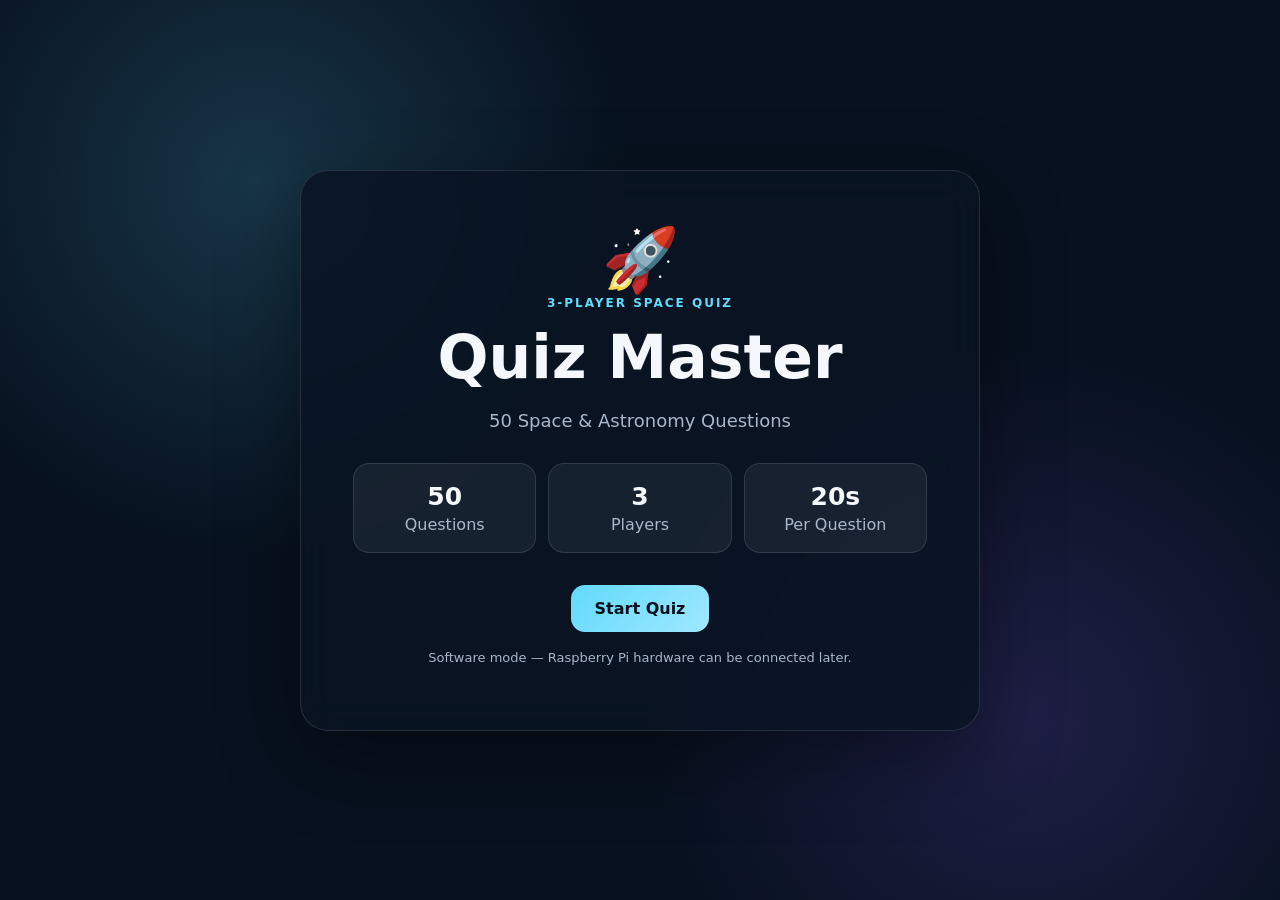
==== index.html @ 7d5f7f7b "Add files via upload" ====
<!DOCTYPE html>
<html lang="en">
<head>
<meta charset="UTF-8">
<meta name="viewport" content="width=device-width, initial-scale=1.0">
<title>Quiz Master - 3 Player</title>
<link rel="stylesheet" href="style.css">
</head>
<body>
<div id="app"></div>
<script src="script.js"></script>
</body>
</html>
---- style.css ----
* {
    box-sizing: border-box;
}

:root {
    --bg: #07111f;
    --panel: rgba(10, 20, 36, .86);
    --panel2: rgba(18, 31, 52, .94);
    --text: #f4f7fb;
    --muted: #aab8ca;
    --accent: #61dafb;
    --accent2: #8b5cf6;
    --good: #37d67a;
    --bad: #ff6577;
    --border: rgba(255,255,255,.12);
}

body {
    margin: 0;
    min-height: 100vh;
    font-family: Inter, system-ui, -apple-system, BlinkMacSystemFont, "Segoe UI", sans-serif;
    background: var(--bg);
    color: var(--text);
}

button {
    font: inherit;
}

.screen {
    min-height: 100vh;
    padding: 24px;
    display: flex;
    justify-content: center;
    align-items: center;
    position: relative;
    background-size: cover;
    background-position: center;
}

.welcome-screen {
    background:
        radial-gradient(circle at 20% 20%, rgba(97,218,251,.18), transparent 30%),
        radial-gradient(circle at 80% 80%, rgba(139,92,246,.18), transparent 30%),
        #07111f;
}

.card,
.question-card,
.result-card {
    position: relative;
    z-index: 2;
    border: 1px solid var(--border);
    background: var(--panel);
    backdrop-filter: blur(18px);
    box-shadow: 0 25px 80px rgba(0,0,0,.38);
    border-radius: 28px;
}

.welcome-card {
    width: min(680px, 100%);
    padding: 52px;
    text-align: center;
}

.logo {
    font-size: 62px;
}

.eyebrow {
    color: var(--accent);
    font-size: 12px;
    font-weight: 800;
    letter-spacing: 2px;
}

h1 {
    font-size: clamp(34px, 5vw, 60px);
    margin: 12px 0;
}

.subtitle {
    color: var(--muted);
    font-size: 18px;
}

.feature-grid {
    display: grid;
    grid-template-columns: repeat(3, 1fr);
    gap: 12px;
    margin: 32px 0;
}

.feature-grid div {
    padding: 18px;
    background: rgba(255,255,255,.06);
    border: 1px solid var(--border);
    border-radius: 16px;
}

.feature-grid strong,
.feature-grid span {
    display: block;
}

.feature-grid strong {
    font-size: 25px;
}

.feature-grid span {
    color: var(--muted);
    margin-top: 4px;
}

.btn {
    border: 0;
    border-radius: 14px;
    padding: 14px 24px;
    font-weight: 800;
    cursor: pointer;
    transition: transform .2s;
}

.btn:hover {
    transform: translateY(-2px);
}

.primary {
    color: #04101d;
    background: linear-gradient(135deg, var(--accent), #9fe8ff);
}

.secondary {
    color: white;
    background: rgba(255,255,255,.1);
    border: 1px solid var(--border);
}

.small {
    color: var(--muted);
    font-size: 13px;
    margin-top: 18px;
}

.quiz-screen {
    align-items: flex-start;
    padding-top: 20px;
}

.overlay {
    position: absolute;
    inset: 0;
    background: linear-gradient(180deg, rgba(3,8,17,.78), rgba(3,8,17,.92));
}

.topbar {
    width: min(1500px, 100%);
    z-index: 3;
    display: grid;
    grid-template-columns: 1fr 2fr auto;
    align-items: center;
    gap: 24px;
}

.brand {
    font-weight: 900;
    font-size: 22px;
}

.brand span {
    color: var(--accent);
}

.progress-info {
    text-align: center;
}

.progress-info strong {
    font-size: 14px;
}

.progress {
    height: 7px;
    background: rgba(255,255,255,.12);
    border-radius: 10px;
    overflow: hidden;
    margin-top: 9px;
}

.progress i {
    display: block;
    height: 100%;
    background: linear-gradient(90deg, var(--accent), var(--accent2));
    border-radius: inherit;
}

.timer {
    min-width: 64px;
    padding: 12px 15px;
    border-radius: 13px;
    background: rgba(255,255,255,.1);
    text-align: center;
    font-weight: 900;
}

.timer.warning {
    color: #ffb4bc;
}

.question-card {
    width: min(1500px, 100%);
    margin-top: 22px;
    padding: 30px;
}

.question-tag {
    color: var(--accent);
    font-weight: 800;
    font-size: 12px;
    letter-spacing: 2px;
}

.question-card h1 {
    font-size: clamp(24px, 3vw, 42px);
    margin: 8px 0 30px;
}

.players-grid {
    display: grid;
    grid-template-columns: repeat(3, 1fr);
    gap: 18px;
}

.player-panel {
    background: var(--panel2);
    border: 1px solid var(--border);
    border-radius: 20px;
    padding: 18px;
}

.player-panel.locked {
    border-color: rgba(55,214,122,.35);
}

.player-head {
    display: grid;
    grid-template-columns: auto 1fr auto;
    gap: 12px;
    align-items: center;
    margin-bottom: 14px;
}

.player-badge {
    width: 42px;
    height: 42px;
    display: grid;
    place-items: center;
    border-radius: 12px;
    background: linear-gradient(135deg, var(--accent2), #4f46e5);
    font-weight: 900;
}

.player-head h2 {
    margin: 0;
    font-size: 18px;
}

.status {
    color: var(--muted);
    font-size: 12px;
}

.live-score {
    font-size: 24px;
}

.options {
    display: grid;
    gap: 9px;
}

.option {
    display: flex;
    align-items: center;
    gap: 10px;
    text-align: left;
    padding: 12px;
    border: 1px solid var(--border);
    border-radius: 12px;
    background: rgba(255,255,255,.045);
    color: var(--text);
    cursor: pointer;
}

.option .letter {
    width: 30px;
    height: 30px;
    display: grid;
    place-items: center;
    flex-shrink: 0;
    border-radius: 8px;
    background: rgba(255,255,255,.09);
    font-weight: 900;
}

.option:hover:not(:disabled) {
    background: rgba(97,218,251,.12);
}

.option.selected {
    border-color: var(--accent);
    background: rgba(97,218,251,.16);
}

.option:disabled {
    cursor: default;
    opacity: .82;
}

.result-screen {
    background:
        radial-gradient(circle at 50% 10%, rgba(97,218,251,.15), transparent 30%),
        #07111f;
}

.result-card {
    width: min(850px, 100%);
    padding: 44px;
    text-align: center;
}

.trophy {
    font-size: 70px;
}

.leaderboard {
    margin: 28px 0;
    display: grid;
    gap: 12px;
}

.leader-row {
    display: grid;
    grid-template-columns: 50px 1fr auto;
    align-items: center;
    gap: 14px;
    padding: 16px;
    border-radius: 16px;
    background: rgba(255,255,255,.06);
    text-align: left;
}

.rank {
    font-size: 25px;
    font-weight: 900;
    text-align: center;
}

.rank-name strong,
.rank-name span {
    display: block;
}

.rank-name span {
    color: var(--muted);
    font-size: 13px;
    margin-top: 3px;
}

.rank-score {
    font-size: 28px;
    font-weight: 900;
}

.rank-score small {
    color: var(--muted);
    font-size: 13px;
}

.result-actions {
    display: flex;
    gap: 12px;
    justify-content: center;
    flex-wrap: wrap;
}

.review {
    margin-top: 28px;
    text-align: left;
}

.review h2 {
    text-align: center;
}

.review-tabs {
    display: flex;
    gap: 8px;
    justify-content: center;
    flex-wrap: wrap;
    margin: 15px 0;
}

.review-tabs button {
    padding: 9px 13px;
    border-radius: 10px;
    border: 1px solid var(--border);
    background: rgba(255,255,255,.06);
    color: var(--text);
    cursor: pointer;
}

.review-row {
    padding: 14px;
    margin: 8px 0;
    border-radius: 12px;
    background: rgba(255,255,255,.045);
}

.review-row p {
    margin: 7px 0 0;
    color: var(--muted);
    font-size: 13px;
}

.ok {
    color: var(--good);
    margin-left: 8px;
}

.bad {
    color: var(--bad);
    margin-left: 8px;
}

@media (max-width: 1000px) {
    .topbar {
        grid-template-columns: 1fr auto;
    }

    .progress-info {
        grid-column: 1 / -1;
        grid-row: 2;
    }

    .players-grid {
        grid-template-columns: 1fr;
    }
}

@media (max-width: 600px) {
    .screen {
        padding: 12px;
    }

    .welcome-card,
    .question-card,
    .result-card {
        padding: 22px;
    }

    .feature-grid {
        grid-template-columns: 1fr;
    }

    .brand {
        font-size: 17px;
    }
}
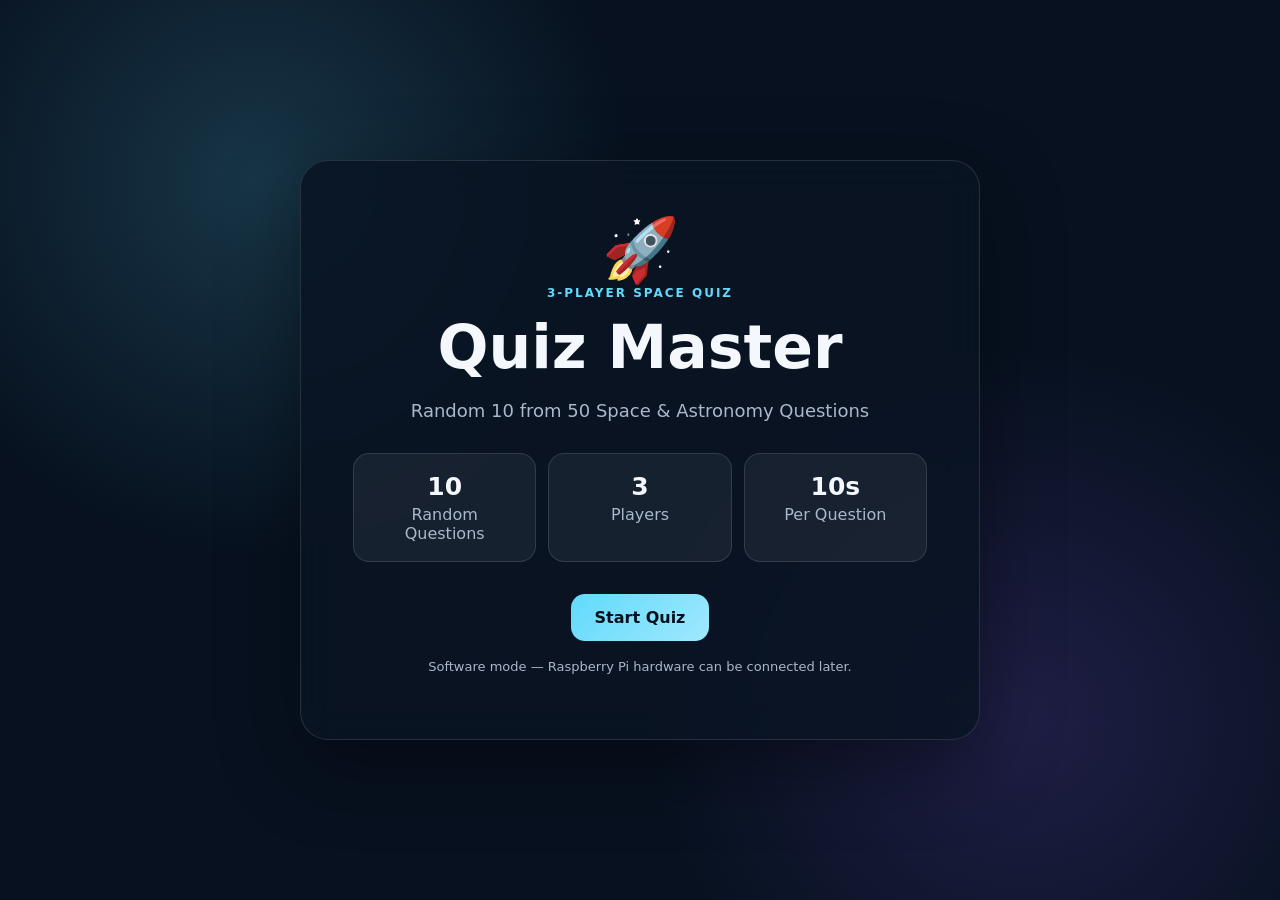
==== commit b6562b88: "Add files via upload" ====
--- a/index.html
+++ b/index.html
@@ -1,13 +1,229 @@
 <!DOCTYPE html>
 <html lang="en">
+
 <head>
-<meta charset="UTF-8">
-<meta name="viewport" content="width=device-width, initial-scale=1.0">
-<title>Quiz Master - 3 Player</title>
-<link rel="stylesheet" href="style.css">
+    <meta charset="UTF-8">
+    <meta name="viewport" content="width=device-width, initial-scale=1.0">
+    <title>Space Quiz Master - 3 Player</title>
+    <link rel="stylesheet" href="style.css">
 </head>
+
 <body>
-<div id="app"></div>
-<script src="script.js"></script>
+
+    <div id="app">
+
+        <!-- ================= WELCOME SCREEN ================= -->
+        <section class="screen welcome-screen">
+            <div class="card welcome-card">
+                <div class="logo">🚀</div>
+                <div class="eyebrow">MULTIPLAYER TRIVIA</div>
+                <h1>Space Quiz Master</h1>
+                <p class="subtitle">Test your space knowledge against 2 other players in real-time!</p>
+
+                <div class="feature-grid">
+                    <div>
+                        <strong>3</strong>
+                        <span>Players</span>
+                    </div>
+                    <div>
+                        <strong>10</strong>
+                        <span>Questions</span>
+                    </div>
+                    <div>
+                        <strong>15s</strong>
+                        <span>Per Turn</span>
+                    </div>
+                </div>
+
+                <button class="btn primary" id="start-btn">Start Game</button>
+                <div class="small">Press Start when all players are ready</div>
+            </div>
+        </section>
+
+        <!-- ================= QUIZ SCREEN ================= -->
+        <section class="screen quiz-screen" style="display: none;">
+            <div class="overlay"></div>
+
+            <div class="topbar">
+                <div class="brand">Space<span>Quiz</span></div>
+
+                <div class="progress-info">
+                    <strong>Question <span id="current-q">1</span> of <span id="total-q">10</span></strong>
+                    <div class="progress">
+                        <i id="progress-bar" style="width: 10%;"></i>
+                    </div>
+                </div>
+
+                <div class="timer" id="timer">15s</div>
+            </div>
+
+            <div class="question-card">
+                <div class="question-tag">ASTRONOMY &amp; EXPLORATION</div>
+                <h1 id="question-text">Which planet is known as the Red Planet?</h1>
+
+                <div class="players-grid">
+
+                    <!-- Player 1 Panel -->
+                    <div class="player-panel" id="player-1-panel">
+                        <div class="player-head">
+                            <div class="player-badge">P1</div>
+                            <div>
+                                <h2>Player 1</h2>
+                                <span class="status" id="p1-status">Selecting...</span>
+                            </div>
+                            <div class="live-score" id="p1-score">0</div>
+                        </div>
+
+                        <div class="options">
+                            <button class="option" data-player="1" data-option="A">
+                                <span class="letter">A</span>
+                                <span>Jupiter</span>
+                            </button>
+                            <button class="option" data-player="1" data-option="B">
+                                <span class="letter">B</span>
+                                <span>Mars</span>
+                            </button>
+                            <button class="option" data-player="1" data-option="C">
+                                <span class="letter">C</span>
+                                <span>Venus</span>
+                            </button>
+                            <button class="option" data-player="1" data-option="D">
+                                <span class="letter">D</span>
+                                <span>Saturn</span>
+                            </button>
+                        </div>
+                    </div>
+
+                    <!-- Player 2 Panel -->
+                    <div class="player-panel" id="player-2-panel">
+                        <div class="player-head">
+                            <div class="player-badge">P2</div>
+                            <div>
+                                <h2>Player 2</h2>
+                                <span class="status" id="p2-status">Selecting...</span>
+                            </div>
+                            <div class="live-score" id="p2-score">0</div>
+                        </div>
+
+                        <div class="options">
+                            <button class="option" data-player="2" data-option="A">
+                                <span class="letter">A</span>
+                                <span>Jupiter</span>
+                            </button>
+                            <button class="option" data-player="2" data-option="B">
+                                <span class="letter">B</span>
+                                <span>Mars</span>
+                            </button>
+                            <button class="option" data-player="2" data-option="C">
+                                <span class="letter">C</span>
+                                <span>Venus</span>
+                            </button>
+                            <button class="option" data-player="2" data-option="D">
+                                <span class="letter">D</span>
+                                <span>Saturn</span>
+                            </button>
+                        </div>
+                    </div>
+
+                    <!-- Player 3 Panel -->
+                    <div class="player-panel" id="player-3-panel">
+                        <div class="player-head">
+                            <div class="player-badge">P3</div>
+                            <div>
+                                <h2>Player 3</h2>
+                                <span class="status" id="p3-status">Selecting...</span>
+                            </div>
+                            <div class="live-score" id="p3-score">0</div>
+                        </div>
+
+                        <div class="options">
+                            <button class="option" data-player="3" data-option="A">
+                                <span class="letter">A</span>
+                                <span>Jupiter</span>
+                            </button>
+                            <button class="option" data-player="3" data-option="B">
+                                <span class="letter">B</span>
+                                <span>Mars</span>
+                            </button>
+                            <button class="option" data-player="3" data-option="C">
+                                <span class="letter">C</span>
+                                <span>Venus</span>
+                            </button>
+                            <button class="option" data-player="3" data-option="D">
+                                <span class="letter">D</span>
+                                <span>Saturn</span>
+                            </button>
+                        </div>
+                    </div>
+
+                </div>
+            </div>
+        </section>
+
+        <!-- ================= RESULT SCREEN ================= -->
+        <section class="screen result-screen" style="display: none;">
+            <div class="result-card">
+                <div class="trophy">🏆</div>
+                <div class="eyebrow">GAME OVER</div>
+                <h1>Final Standings</h1>
+
+                <div class="leaderboard">
+                    <div class="leader-row">
+                        <div class="rank">🥇</div>
+                        <div class="rank-name">
+                            <strong>Player 2</strong>
+                            <span>Winner</span>
+                        </div>
+                        <div class="rank-score">800 <small>pts</small></div>
+                    </div>
+
+                    <div class="leader-row">
+                        <div class="rank">🥈</div>
+                        <div class="rank-name">
+                            <strong>Player 1</strong>
+                            <span>Runner Up</span>
+                        </div>
+                        <div class="rank-score">650 <small>pts</small></div>
+                    </div>
+
+                    <div class="leader-row">
+                        <div class="rank">🥉</div>
+                        <div class="rank-name">
+                            <strong>Player 3</strong>
+                            <span>3rd Place</span>
+                        </div>
+                        <div class="rank-score">400 <small>pts</small></div>
+                    </div>
+                </div>
+
+                <div class="result-actions">
+                    <button class="btn primary" id="restart-btn">Play Again</button>
+                </div>
+
+                <div class="review">
+                    <h2>Answer Breakdown</h2>
+                    <div class="review-tabs">
+                        <button class="active">Player 1</button>
+                        <button>Player 2</button>
+                        <button>Player 3</button>
+                    </div>
+
+                    <div class="review-row">
+                        <strong>Q1. Which planet is known as the Red Planet?</strong>
+                        <p>Your Answer: Mars <span class="ok">✓ Correct</span></p>
+                    </div>
+                    <div class="review-row">
+                        <strong>Q2. What is the hottest planet in solar system?</strong>
+                        <p>Your Answer: Mercury <span class="bad">✗ Incorrect (Correct: Venus)</span></p>
+                    </div>
+                </div>
+            </div>
+        </section>
+
+    </div>
+
+    <script src="script.js"></script>
+
 </body>
-</html>
+
+</html>
--- a/style.css
+++ b/style.css
@@ -1,25 +1,27 @@
-* {
+*,
+*::before,
+*::after {
     box-sizing: border-box;
 }
 
 :root {
     --bg: #07111f;
-    --panel: rgba(10, 20, 36, .86);
-    --panel2: rgba(18, 31, 52, .94);
+    --panel: rgba(10, 20, 36, 0.86);
+    --panel2: rgba(18, 31, 52, 0.94);
     --text: #f4f7fb;
     --muted: #aab8ca;
     --accent: #61dafb;
     --accent2: #8b5cf6;
     --good: #37d67a;
     --bad: #ff6577;
-    --border: rgba(255,255,255,.12);
+    --border: rgba(255, 255, 255, 0.12);
 }
 
 body {
     margin: 0;
     min-height: 100vh;
     font-family: Inter, system-ui, -apple-system, BlinkMacSystemFont, "Segoe UI", sans-serif;
-    background: var(--bg);
+    background-color: var(--bg);
     color: var(--text);
 }
 
@@ -27,22 +29,26 @@
     font: inherit;
 }
 
+/* Base screen layout & background image support */
 .screen {
     min-height: 100vh;
     padding: 24px;
     display: flex;
+    flex-direction: column;
     justify-content: center;
     align-items: center;
     position: relative;
     background-size: cover;
     background-position: center;
-}
-
+    background-repeat: no-repeat;
+}
+
+/* Welcome screen fallback gradients */
 .welcome-screen {
-    background:
-        radial-gradient(circle at 20% 20%, rgba(97,218,251,.18), transparent 30%),
-        radial-gradient(circle at 80% 80%, rgba(139,92,246,.18), transparent 30%),
-        #07111f;
+    background-color: #07111f;
+    background-image:
+        radial-gradient(circle at 20% 20%, rgba(97, 218, 251, 0.18), transparent 30%),
+        radial-gradient(circle at 80% 80%, rgba(139, 92, 246, 0.18), transparent 30%);
 }
 
 .card,
@@ -53,7 +59,8 @@
     border: 1px solid var(--border);
     background: var(--panel);
     backdrop-filter: blur(18px);
-    box-shadow: 0 25px 80px rgba(0,0,0,.38);
+    -webkit-backdrop-filter: blur(18px);
+    box-shadow: 0 25px 80px rgba(0, 0, 0, 0.38);
     border-radius: 28px;
 }
 
@@ -93,7 +100,7 @@
 
 .feature-grid div {
     padding: 18px;
-    background: rgba(255,255,255,.06);
+    background: rgba(255, 255, 255, 0.06);
     border: 1px solid var(--border);
     border-radius: 16px;
 }
@@ -118,7 +125,7 @@
     padding: 14px 24px;
     font-weight: 800;
     cursor: pointer;
-    transition: transform .2s;
+    transition: transform 0.2s, background-color 0.2s;
 }
 
 .btn:hover {
@@ -132,7 +139,7 @@
 
 .secondary {
     color: white;
-    background: rgba(255,255,255,.1);
+    background: rgba(255, 255, 255, 0.1);
     border: 1px solid var(--border);
 }
 
@@ -142,24 +149,31 @@
     margin-top: 18px;
 }
 
+/* Quiz Screen Layout - Centered */
 .quiz-screen {
-    align-items: flex-start;
-    padding-top: 20px;
-}
-
+    justify-content: center;
+    align-items: center;
+    padding: 24px;
+    min-height: 100vh;
+}
+
+/* Semi-transparent overlay so background images stay visible */
 .overlay {
     position: absolute;
     inset: 0;
-    background: linear-gradient(180deg, rgba(3,8,17,.78), rgba(3,8,17,.92));
+    background: linear-gradient(180deg, rgba(3, 8, 17, 0.45), rgba(3, 8, 17, 0.75));
+    pointer-events: none;
+    z-index: 1;
 }
 
 .topbar {
-    width: min(1500px, 100%);
+    width: min(1000px, 100%);
     z-index: 3;
     display: grid;
     grid-template-columns: 1fr 2fr auto;
     align-items: center;
     gap: 24px;
+    margin: 0 auto;
 }
 
 .brand {
@@ -181,7 +195,7 @@
 
 .progress {
     height: 7px;
-    background: rgba(255,255,255,.12);
+    background: rgba(255, 255, 255, 0.12);
     border-radius: 10px;
     overflow: hidden;
     margin-top: 9px;
@@ -198,7 +212,7 @@
     min-width: 64px;
     padding: 12px 15px;
     border-radius: 13px;
-    background: rgba(255,255,255,.1);
+    background: rgba(255, 255, 255, 0.1);
     text-align: center;
     font-weight: 900;
 }
@@ -207,10 +221,43 @@
     color: #ffb4bc;
 }
 
+/* Question Container Card */
 .question-card {
-    width: min(1500px, 100%);
-    margin-top: 22px;
+    width: min(1000px, 100%);
+    margin: 20px auto 0;
     padding: 30px;
+    display: flex;
+    flex-direction: column;
+    align-items: center;
+    text-align: center;
+}
+
+/* Responsive Image Container */
+.question-image-container,
+.question-image {
+    width: 100%;
+    max-width: 650px;
+    aspect-ratio: 16 / 9;
+    max-height: 320px;
+    margin: 0 auto 20px;
+    border-radius: 18px;
+    overflow: hidden;
+    display: flex;
+    justify-content: center;
+    align-items: center;
+    background: rgba(0, 0, 0, 0.4);
+    border: 1px solid var(--border);
+}
+
+.question-image-container img,
+.question-image img,
+img.question-img,
+.question-card img {
+    width: 100%;
+    height: 100%;
+    object-fit: contain;
+    border-radius: 16px;
+    display: block;
 }
 
 .question-tag {
@@ -218,17 +265,26 @@
     font-weight: 800;
     font-size: 12px;
     letter-spacing: 2px;
+    text-transform: uppercase;
+    margin-bottom: 8px;
+    width: 100%;
+    text-align: center;
 }
 
 .question-card h1 {
-    font-size: clamp(24px, 3vw, 42px);
-    margin: 8px 0 30px;
-}
-
+    font-size: clamp(22px, 2.8vw, 36px);
+    margin: 4px 0 24px;
+    text-align: center;
+    width: 100%;
+}
+
+/* Multi-Player Grid Layout */
 .players-grid {
+    width: 100%;
     display: grid;
     grid-template-columns: repeat(3, 1fr);
     gap: 18px;
+    margin-top: 10px;
 }
 
 .player-panel {
@@ -236,10 +292,11 @@
     border: 1px solid var(--border);
     border-radius: 20px;
     padding: 18px;
+    text-align: left;
 }
 
 .player-panel.locked {
-    border-color: rgba(55,214,122,.35);
+    border-color: rgba(55, 214, 122, 0.35);
 }
 
 .player-head {
@@ -287,9 +344,10 @@
     padding: 12px;
     border: 1px solid var(--border);
     border-radius: 12px;
-    background: rgba(255,255,255,.045);
+    background: rgba(255, 255, 255, 0.045);
     color: var(--text);
     cursor: pointer;
+    transition: background-color 0.2s, border-color 0.2s;
 }
 
 .option .letter {
@@ -299,28 +357,28 @@
     place-items: center;
     flex-shrink: 0;
     border-radius: 8px;
-    background: rgba(255,255,255,.09);
+    background: rgba(255, 255, 255, 0.09);
     font-weight: 900;
 }
 
 .option:hover:not(:disabled) {
-    background: rgba(97,218,251,.12);
+    background: rgba(97, 218, 251, 0.12);
 }
 
 .option.selected {
     border-color: var(--accent);
-    background: rgba(97,218,251,.16);
+    background: rgba(97, 218, 251, 0.16);
 }
 
 .option:disabled {
     cursor: default;
-    opacity: .82;
-}
-
+    opacity: 0.82;
+}
+
+/* Results Screen */
 .result-screen {
-    background:
-        radial-gradient(circle at 50% 10%, rgba(97,218,251,.15), transparent 30%),
-        #07111f;
+    background-color: #07111f;
+    background-image: radial-gradient(circle at 50% 10%, rgba(97, 218, 251, 0.15), transparent 30%);
 }
 
 .result-card {
@@ -346,7 +404,7 @@
     gap: 14px;
     padding: 16px;
     border-radius: 16px;
-    background: rgba(255,255,255,.06);
+    background: rgba(255, 255, 255, 0.06);
     text-align: left;
 }
 
@@ -405,7 +463,7 @@
     padding: 9px 13px;
     border-radius: 10px;
     border: 1px solid var(--border);
-    background: rgba(255,255,255,.06);
+    background: rgba(255, 255, 255, 0.06);
     color: var(--text);
     cursor: pointer;
 }
@@ -414,7 +472,7 @@
     padding: 14px;
     margin: 8px 0;
     border-radius: 12px;
-    background: rgba(255,255,255,.045);
+    background: rgba(255, 255, 255, 0.045);
 }
 
 .review-row p {
@@ -433,6 +491,7 @@
     margin-left: 8px;
 }
 
+/* Media Queries */
 @media (max-width: 1000px) {
     .topbar {
         grid-template-columns: 1fr auto;
@@ -445,6 +504,11 @@
 
     .players-grid {
         grid-template-columns: 1fr;
+    }
+
+    .question-image-container,
+    .question-image {
+        max-height: 250px;
     }
 }
 
@@ -466,4 +530,9 @@
     .brand {
         font-size: 17px;
     }
-}
+
+    .question-image-container,
+    .question-image {
+        max-height: 180px;
+    }
+}
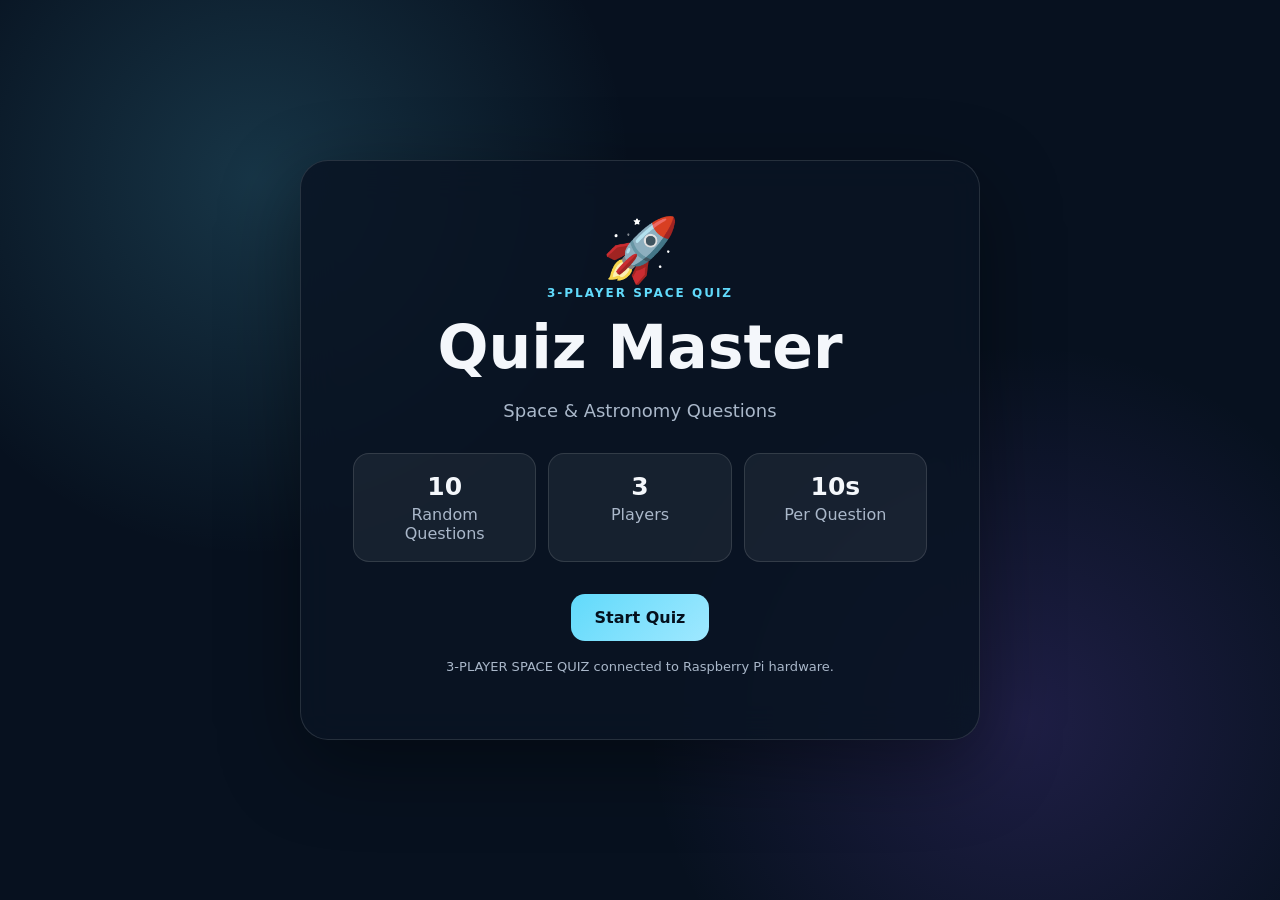
==== commit fab781eb: "Add files via upload" ====
--- a/index.html
+++ b/index.html
@@ -16,27 +16,27 @@
         <section class="screen welcome-screen">
             <div class="card welcome-card">
                 <div class="logo">🚀</div>
-                <div class="eyebrow">MULTIPLAYER TRIVIA</div>
-                <h1>Space Quiz Master</h1>
-                <p class="subtitle">Test your space knowledge against 2 other players in real-time!</p>
+                <div class="eyebrow">3-PLAYER SPACE QUIZ</div>
+                <h1>Quiz Master</h1>
+                <p class="subtitle">Space & Astronomy Questions</p>
 
                 <div class="feature-grid">
+                    <div>
+                        <strong>10</strong>
+                        <span>Random Questions</span>
+                    </div>
                     <div>
                         <strong>3</strong>
                         <span>Players</span>
                     </div>
                     <div>
-                        <strong>10</strong>
-                        <span>Questions</span>
-                    </div>
-                    <div>
-                        <strong>15s</strong>
-                        <span>Per Turn</span>
-                    </div>
-                </div>
-
-                <button class="btn primary" id="start-btn">Start Game</button>
-                <div class="small">Press Start when all players are ready</div>
+                        <strong>10s</strong>
+                        <span>Per Question</span>
+                    </div>
+                </div>
+
+                <button class="btn primary" id="start-btn">Start Quiz</button>
+                <div class="small">3-PLAYER SPACE QUIZ connected to Raspberry Pi hardware .</div>
             </div>
         </section>
 
@@ -45,10 +45,10 @@
             <div class="overlay"></div>
 
             <div class="topbar">
-                <div class="brand">Space<span>Quiz</span></div>
+                <div class="brand">🚀 <span>Quiz Master</span></div>
 
                 <div class="progress-info">
-                    <strong>Question <span id="current-q">1</span> of <span id="total-q">10</span></strong>
+                    <strong>Question <span id="current-q">1</span> / <span id="total-q">10</span></strong>
                     <div class="progress">
                         <i id="progress-bar" style="width: 10%;"></i>
                     </div>
@@ -58,8 +58,13 @@
             </div>
 
             <div class="question-card">
-                <div class="question-tag">ASTRONOMY &amp; EXPLORATION</div>
-                <h1 id="question-text">Which planet is known as the Red Planet?</h1>
+                <!-- QUESTION IMAGE CONTAINER -->
+                <div class="question-image-container">
+                    <img id="question-img" src="https://images.unsplash.com/photo-1614728894747-a83421e2b9c9?auto=format&fit=crop&w=1200&q=80" alt="Question Image">
+                </div>
+
+                <div class="question-tag">SPACE QUIZ</div>
+                <h1 id="question-text">Which is the hottest planet in our Solar System?</h1>
 
                 <div class="players-grid">
 
@@ -69,7 +74,7 @@
                             <div class="player-badge">P1</div>
                             <div>
                                 <h2>Player 1</h2>
-                                <span class="status" id="p1-status">Selecting...</span>
+                                <span class="status" id="p1-status">Waiting for answer</span>
                             </div>
                             <div class="live-score" id="p1-score">0</div>
                         </div>
@@ -77,19 +82,19 @@
                         <div class="options">
                             <button class="option" data-player="1" data-option="A">
                                 <span class="letter">A</span>
-                                <span>Jupiter</span>
+                                <span>Mercury</span>
                             </button>
                             <button class="option" data-player="1" data-option="B">
                                 <span class="letter">B</span>
-                                <span>Mars</span>
+                                <span>Venus</span>
                             </button>
                             <button class="option" data-player="1" data-option="C">
                                 <span class="letter">C</span>
-                                <span>Venus</span>
+                                <span>Mars</span>
                             </button>
                             <button class="option" data-player="1" data-option="D">
                                 <span class="letter">D</span>
-                                <span>Saturn</span>
+                                <span>Jupiter</span>
                             </button>
                         </div>
                     </div>
@@ -100,7 +105,7 @@
                             <div class="player-badge">P2</div>
                             <div>
                                 <h2>Player 2</h2>
-                                <span class="status" id="p2-status">Selecting...</span>
+                                <span class="status" id="p2-status">Waiting for answer</span>
                             </div>
                             <div class="live-score" id="p2-score">0</div>
                         </div>
@@ -108,19 +113,19 @@
                         <div class="options">
                             <button class="option" data-player="2" data-option="A">
                                 <span class="letter">A</span>
-                                <span>Jupiter</span>
+                                <span>Mercury</span>
                             </button>
                             <button class="option" data-player="2" data-option="B">
                                 <span class="letter">B</span>
-                                <span>Mars</span>
+                                <span>Venus</span>
                             </button>
                             <button class="option" data-player="2" data-option="C">
                                 <span class="letter">C</span>
-                                <span>Venus</span>
+                                <span>Mars</span>
                             </button>
                             <button class="option" data-player="2" data-option="D">
                                 <span class="letter">D</span>
-                                <span>Saturn</span>
+                                <span>Jupiter</span>
                             </button>
                         </div>
                     </div>
@@ -131,7 +136,7 @@
                             <div class="player-badge">P3</div>
                             <div>
                                 <h2>Player 3</h2>
-                                <span class="status" id="p3-status">Selecting...</span>
+                                <span class="status" id="p3-status">Waiting for answer</span>
                             </div>
                             <div class="live-score" id="p3-score">0</div>
                         </div>
@@ -139,19 +144,19 @@
                         <div class="options">
                             <button class="option" data-player="3" data-option="A">
                                 <span class="letter">A</span>
-                                <span>Jupiter</span>
+                                <span>Mercury</span>
                             </button>
                             <button class="option" data-player="3" data-option="B">
                                 <span class="letter">B</span>
-                                <span>Mars</span>
+                                <span>Venus</span>
                             </button>
                             <button class="option" data-player="3" data-option="C">
                                 <span class="letter">C</span>
-                                <span>Venus</span>
+                                <span>Mars</span>
                             </button>
                             <button class="option" data-player="3" data-option="D">
                                 <span class="letter">D</span>
-                                <span>Saturn</span>
+                                <span>Jupiter</span>
                             </button>
                         </div>
                     </div>
@@ -209,12 +214,12 @@
                     </div>
 
                     <div class="review-row">
-                        <strong>Q1. Which planet is known as the Red Planet?</strong>
-                        <p>Your Answer: Mars <span class="ok">✓ Correct</span></p>
+                        <strong>Q1. Which is the hottest planet in our Solar System?</strong>
+                        <p>Your Answer: Venus <span class="ok">✓ Correct</span></p>
                     </div>
                     <div class="review-row">
-                        <strong>Q2. What is the hottest planet in solar system?</strong>
-                        <p>Your Answer: Mercury <span class="bad">✗ Incorrect (Correct: Venus)</span></p>
+                        <strong>Q2. What is the largest planet in our Solar System?</strong>
+                        <p>Your Answer: Saturn <span class="bad">✗ Incorrect (Correct: Jupiter)</span></p>
                     </div>
                 </div>
             </div>
--- a/style.css
+++ b/style.css
@@ -232,13 +232,12 @@
     text-align: center;
 }
 
-/* Responsive Image Container */
+/* Larger Responsive Image Container */
 .question-image-container,
 .question-image {
     width: 100%;
-    max-width: 650px;
-    aspect-ratio: 16 / 9;
-    max-height: 320px;
+    max-width: 780px;
+    height: 380px;
     margin: 0 auto 20px;
     border-radius: 18px;
     overflow: hidden;
@@ -468,6 +467,12 @@
     cursor: pointer;
 }
 
+.review-tabs button.active {
+    background: var(--accent);
+    color: #04101d;
+    font-weight: bold;
+}
+
 .review-row {
     padding: 14px;
     margin: 8px 0;
@@ -508,7 +513,7 @@
 
     .question-image-container,
     .question-image {
-        max-height: 250px;
+        height: 280px;
     }
 }
 
@@ -533,6 +538,6 @@
 
     .question-image-container,
     .question-image {
-        max-height: 180px;
+        height: 200px;
     }
 }
